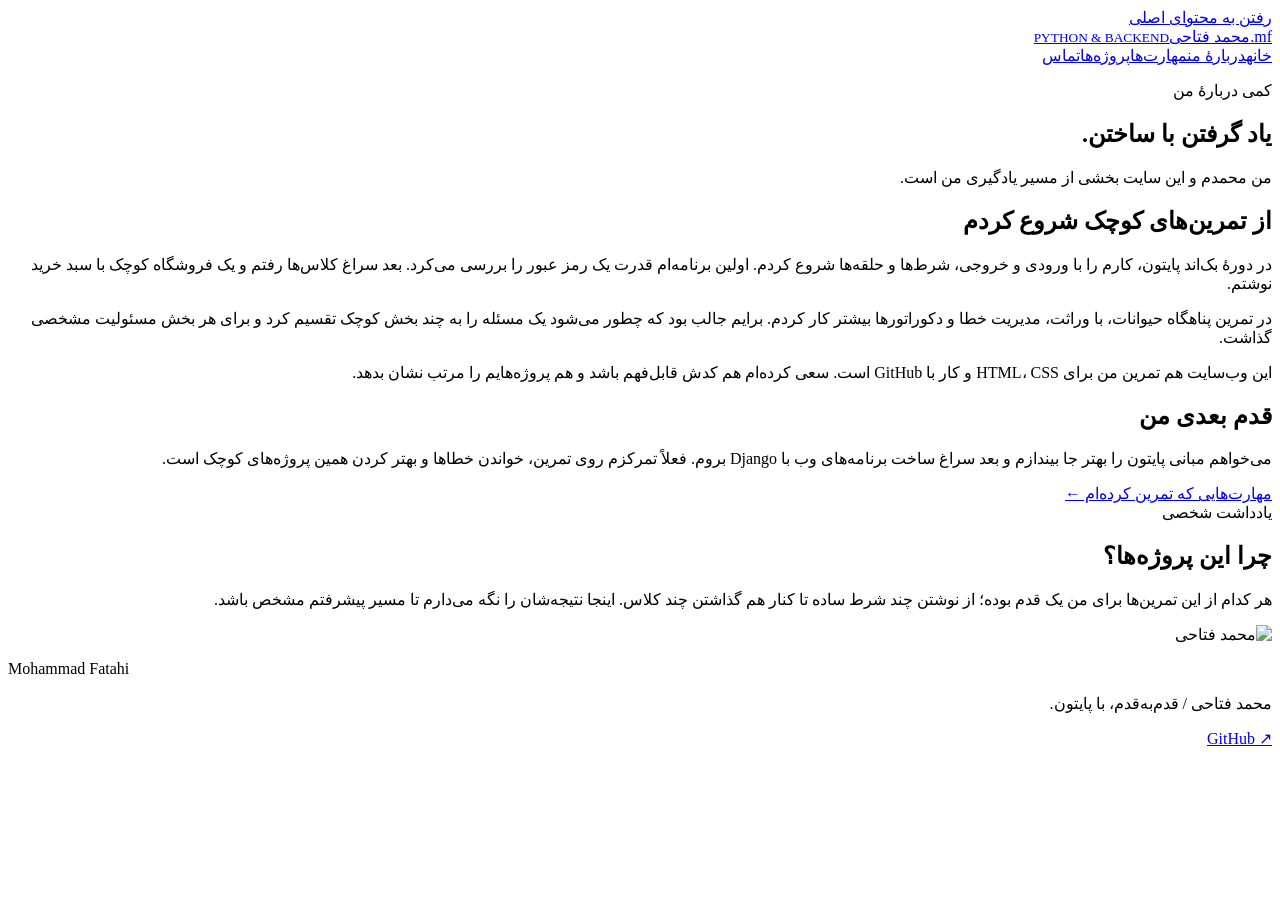
==== about.html @ 2cec0895 "Add portfolio pages and project descriptions" ====
<!DOCTYPE html>
<html lang="fa" dir="rtl">
<head>
  <meta charset="utf-8">
  <meta name="viewport" content="width=device-width, initial-scale=1">
  <meta name="description" content="دربارهٔ محمد فتاحی و مسیر یادگیری پایتون و توسعهٔ بک‌اند.">
  <meta name="theme-color" content="#224c3f">
  <title>دربارهٔ من | محمد فتاحی</title>
  <link rel="icon" href="images/favicon.svg" type="image/svg+xml">
  <link rel="stylesheet" href="css/style.css">
  <script src="js/script.js" defer></script>
</head>
<body>
  <a class="skip-link" href="#main">رفتن به محتوای اصلی</a>
  <header class="site-header">
    <div class="container header-inner">
      <a class="brand" href="index.html" aria-label="محمد فتاحی، صفحهٔ خانه"><span class="monogram" lang="en">mf.</span><span>محمد فتاحی<small lang="en">PYTHON &amp; BACKEND</small></span></a>
      <button class="menu-toggle" aria-expanded="false" aria-controls="navigation" hidden>منو <span aria-hidden="true">☰</span></button>
      <nav id="navigation" aria-label="منوی اصلی"><a href="index.html">خانه</a><a href="about.html" aria-current="page">دربارهٔ من</a><a href="skills.html">مهارت‌ها</a><a href="projects.html">پروژه‌ها</a><a href="contact.html">تماس</a></nav>
    </div>
  </header>
  <main id="main" class="container" tabindex="-1">
<section class="page-intro"><p class="eyebrow">کمی دربارهٔ من</p><h1>یاد گرفتن با ساختن.</h1><p class="lead">من محمدم و این سایت بخشی از مسیر یادگیری من است.</p></section>
<section class="about-layout section"><div class="prose"><h2>از تمرین‌های کوچک شروع کردم</h2><p>در دورهٔ بک‌اند پایتون، کارم را با ورودی و خروجی، شرط‌ها و حلقه‌ها شروع کردم. اولین برنامه‌ام قدرت یک رمز عبور را بررسی می‌کرد. بعد سراغ کلاس‌ها رفتم و یک فروشگاه کوچک با سبد خرید نوشتم.</p><p>در تمرین پناهگاه حیوانات، با وراثت، مدیریت خطا و دکوراتورها بیشتر کار کردم. برایم جالب بود که چطور می‌شود یک مسئله را به چند بخش کوچک تقسیم کرد و برای هر بخش مسئولیت مشخصی گذاشت.</p><p>این وب‌سایت هم تمرین من برای HTML، CSS و کار با GitHub است. سعی کرده‌ام هم کدش قابل‌فهم باشد و هم پروژه‌هایم را مرتب نشان بدهد.</p><h2>قدم بعدی من</h2><p>می‌خواهم مبانی پایتون را بهتر جا بیندازم و بعد سراغ ساخت برنامه‌های وب با Django بروم. فعلاً تمرکزم روی تمرین، خواندن خطاها و بهتر کردن همین پروژه‌های کوچک است.</p><a class="text-link" href="skills.html">مهارت‌هایی که تمرین کرده‌ام ←</a></div><aside class="note-card"><span class="number">یادداشت شخصی</span><h2>چرا این پروژه‌ها؟</h2><p>هر کدام از این تمرین‌ها برای من یک قدم بوده؛ از نوشتن چند شرط ساده تا کنار هم گذاشتن چند کلاس. اینجا نتیجه‌شان را نگه می‌دارم تا مسیر پیشرفتم مشخص باشد.</p><img class="small-portrait" src="images/profile.jpg" width="96" height="96" alt="محمد فتاحی" loading="lazy"><p class="signature" lang="en" dir="ltr">Mohammad Fatahi</p></aside></section>
</main>
  <footer class="site-footer container"><p>محمد فتاحی <span aria-hidden="true">/</span> قدم‌به‌قدم، با پایتون.</p><a href="https://github.com/MohammadFatahi" lang="en" dir="ltr">GitHub ↗</a></footer>
  <button class="back-top" aria-label="بازگشت به بالای صفحه" hidden>↑</button>
</body>
</html>
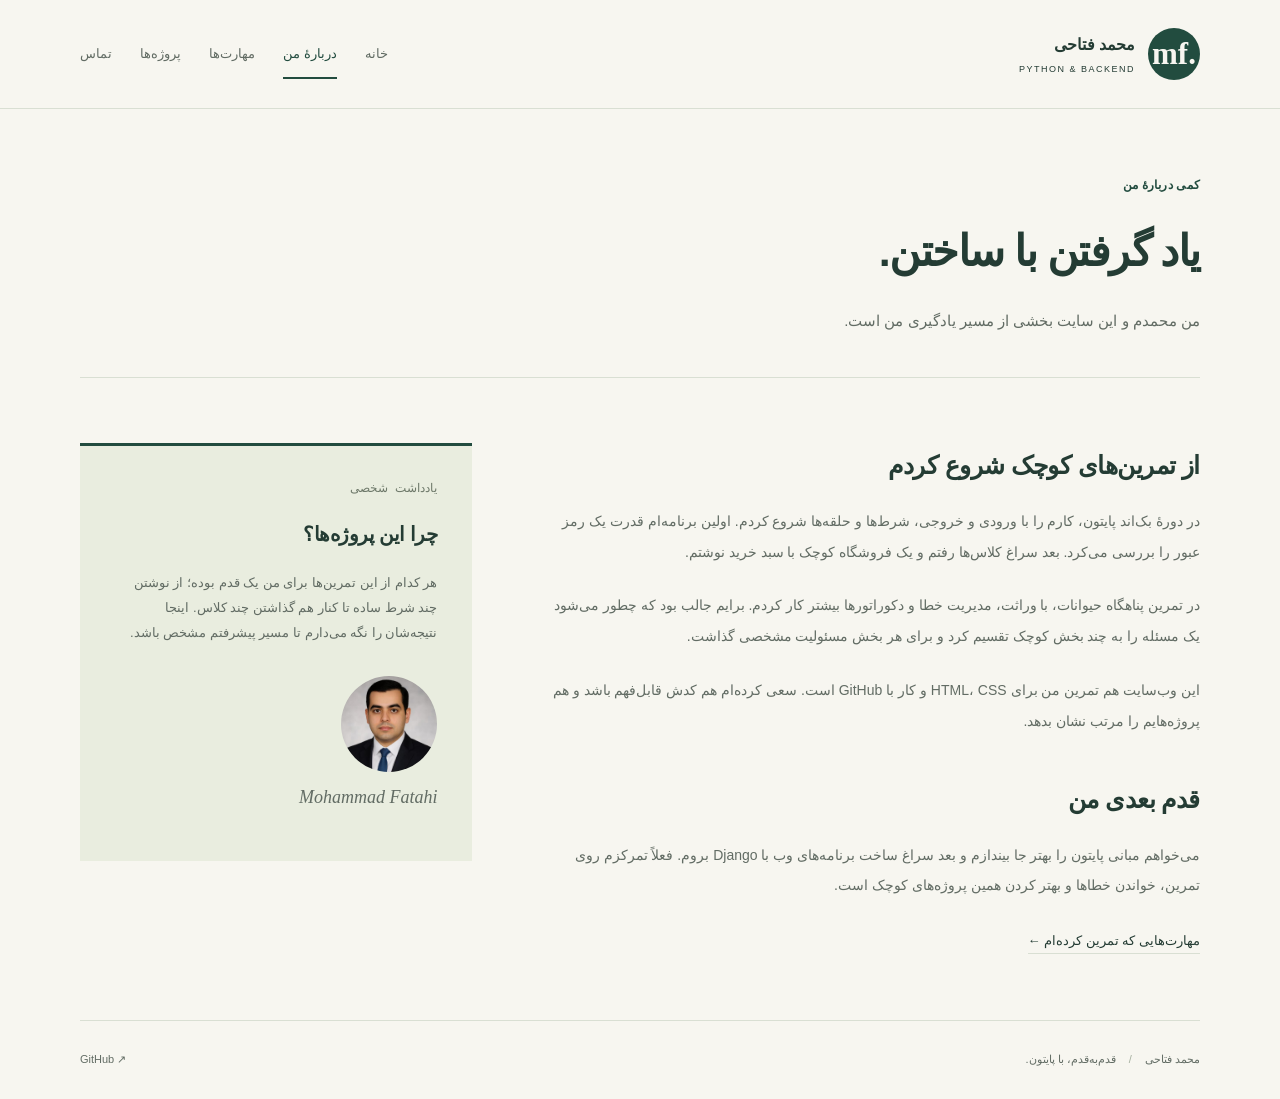
==== commit a7c98577: "Normalize source file line endings" ====
--- a/about.html
+++ b/about.html
@@ -1,29 +1,29 @@
-<!DOCTYPE html>
-<html lang="fa" dir="rtl">
-<head>
-  <meta charset="utf-8">
-  <meta name="viewport" content="width=device-width, initial-scale=1">
-  <meta name="description" content="دربارهٔ محمد فتاحی و مسیر یادگیری پایتون و توسعهٔ بک‌اند.">
-  <meta name="theme-color" content="#224c3f">
-  <title>دربارهٔ من | محمد فتاحی</title>
-  <link rel="icon" href="images/favicon.svg" type="image/svg+xml">
-  <link rel="stylesheet" href="css/style.css">
-  <script src="js/script.js" defer></script>
-</head>
-<body>
-  <a class="skip-link" href="#main">رفتن به محتوای اصلی</a>
-  <header class="site-header">
-    <div class="container header-inner">
-      <a class="brand" href="index.html" aria-label="محمد فتاحی، صفحهٔ خانه"><span class="monogram" lang="en">mf.</span><span>محمد فتاحی<small lang="en">PYTHON &amp; BACKEND</small></span></a>
-      <button class="menu-toggle" aria-expanded="false" aria-controls="navigation" hidden>منو <span aria-hidden="true">☰</span></button>
-      <nav id="navigation" aria-label="منوی اصلی"><a href="index.html">خانه</a><a href="about.html" aria-current="page">دربارهٔ من</a><a href="skills.html">مهارت‌ها</a><a href="projects.html">پروژه‌ها</a><a href="contact.html">تماس</a></nav>
-    </div>
-  </header>
-  <main id="main" class="container" tabindex="-1">
-<section class="page-intro"><p class="eyebrow">کمی دربارهٔ من</p><h1>یاد گرفتن با ساختن.</h1><p class="lead">من محمدم و این سایت بخشی از مسیر یادگیری من است.</p></section>
-<section class="about-layout section"><div class="prose"><h2>از تمرین‌های کوچک شروع کردم</h2><p>در دورهٔ بک‌اند پایتون، کارم را با ورودی و خروجی، شرط‌ها و حلقه‌ها شروع کردم. اولین برنامه‌ام قدرت یک رمز عبور را بررسی می‌کرد. بعد سراغ کلاس‌ها رفتم و یک فروشگاه کوچک با سبد خرید نوشتم.</p><p>در تمرین پناهگاه حیوانات، با وراثت، مدیریت خطا و دکوراتورها بیشتر کار کردم. برایم جالب بود که چطور می‌شود یک مسئله را به چند بخش کوچک تقسیم کرد و برای هر بخش مسئولیت مشخصی گذاشت.</p><p>این وب‌سایت هم تمرین من برای HTML، CSS و کار با GitHub است. سعی کرده‌ام هم کدش قابل‌فهم باشد و هم پروژه‌هایم را مرتب نشان بدهد.</p><h2>قدم بعدی من</h2><p>می‌خواهم مبانی پایتون را بهتر جا بیندازم و بعد سراغ ساخت برنامه‌های وب با Django بروم. فعلاً تمرکزم روی تمرین، خواندن خطاها و بهتر کردن همین پروژه‌های کوچک است.</p><a class="text-link" href="skills.html">مهارت‌هایی که تمرین کرده‌ام ←</a></div><aside class="note-card"><span class="number">یادداشت شخصی</span><h2>چرا این پروژه‌ها؟</h2><p>هر کدام از این تمرین‌ها برای من یک قدم بوده؛ از نوشتن چند شرط ساده تا کنار هم گذاشتن چند کلاس. اینجا نتیجه‌شان را نگه می‌دارم تا مسیر پیشرفتم مشخص باشد.</p><img class="small-portrait" src="images/profile.jpg" width="96" height="96" alt="محمد فتاحی" loading="lazy"><p class="signature" lang="en" dir="ltr">Mohammad Fatahi</p></aside></section>
-</main>
-  <footer class="site-footer container"><p>محمد فتاحی <span aria-hidden="true">/</span> قدم‌به‌قدم، با پایتون.</p><a href="https://github.com/MohammadFatahi" lang="en" dir="ltr">GitHub ↗</a></footer>
-  <button class="back-top" aria-label="بازگشت به بالای صفحه" hidden>↑</button>
-</body>
-</html>
+<!DOCTYPE html>
+<html lang="fa" dir="rtl">
+<head>
+  <meta charset="utf-8">
+  <meta name="viewport" content="width=device-width, initial-scale=1">
+  <meta name="description" content="دربارهٔ محمد فتاحی و مسیر یادگیری پایتون و توسعهٔ بک‌اند.">
+  <meta name="theme-color" content="#224c3f">
+  <title>دربارهٔ من | محمد فتاحی</title>
+  <link rel="icon" href="images/favicon.svg" type="image/svg+xml">
+  <link rel="stylesheet" href="css/style.css">
+  <script src="js/script.js" defer></script>
+</head>
+<body>
+  <a class="skip-link" href="#main">رفتن به محتوای اصلی</a>
+  <header class="site-header">
+    <div class="container header-inner">
+      <a class="brand" href="index.html" aria-label="محمد فتاحی، صفحهٔ خانه"><span class="monogram" lang="en">mf.</span><span>محمد فتاحی<small lang="en">PYTHON &amp; BACKEND</small></span></a>
+      <button class="menu-toggle" aria-expanded="false" aria-controls="navigation" hidden>منو <span aria-hidden="true">☰</span></button>
+      <nav id="navigation" aria-label="منوی اصلی"><a href="index.html">خانه</a><a href="about.html" aria-current="page">دربارهٔ من</a><a href="skills.html">مهارت‌ها</a><a href="projects.html">پروژه‌ها</a><a href="contact.html">تماس</a></nav>
+    </div>
+  </header>
+  <main id="main" class="container" tabindex="-1">
+<section class="page-intro"><p class="eyebrow">کمی دربارهٔ من</p><h1>یاد گرفتن با ساختن.</h1><p class="lead">من محمدم و این سایت بخشی از مسیر یادگیری من است.</p></section>
+<section class="about-layout section"><div class="prose"><h2>از تمرین‌های کوچک شروع کردم</h2><p>در دورهٔ بک‌اند پایتون، کارم را با ورودی و خروجی، شرط‌ها و حلقه‌ها شروع کردم. اولین برنامه‌ام قدرت یک رمز عبور را بررسی می‌کرد. بعد سراغ کلاس‌ها رفتم و یک فروشگاه کوچک با سبد خرید نوشتم.</p><p>در تمرین پناهگاه حیوانات، با وراثت، مدیریت خطا و دکوراتورها بیشتر کار کردم. برایم جالب بود که چطور می‌شود یک مسئله را به چند بخش کوچک تقسیم کرد و برای هر بخش مسئولیت مشخصی گذاشت.</p><p>این وب‌سایت هم تمرین من برای HTML، CSS و کار با GitHub است. سعی کرده‌ام هم کدش قابل‌فهم باشد و هم پروژه‌هایم را مرتب نشان بدهد.</p><h2>قدم بعدی من</h2><p>می‌خواهم مبانی پایتون را بهتر جا بیندازم و بعد سراغ ساخت برنامه‌های وب با Django بروم. فعلاً تمرکزم روی تمرین، خواندن خطاها و بهتر کردن همین پروژه‌های کوچک است.</p><a class="text-link" href="skills.html">مهارت‌هایی که تمرین کرده‌ام ←</a></div><aside class="note-card"><span class="number">یادداشت شخصی</span><h2>چرا این پروژه‌ها؟</h2><p>هر کدام از این تمرین‌ها برای من یک قدم بوده؛ از نوشتن چند شرط ساده تا کنار هم گذاشتن چند کلاس. اینجا نتیجه‌شان را نگه می‌دارم تا مسیر پیشرفتم مشخص باشد.</p><img class="small-portrait" src="images/profile.jpg" width="96" height="96" alt="محمد فتاحی" loading="lazy"><p class="signature" lang="en" dir="ltr">Mohammad Fatahi</p></aside></section>
+</main>
+  <footer class="site-footer container"><p>محمد فتاحی <span aria-hidden="true">/</span> قدم‌به‌قدم، با پایتون.</p><a href="https://github.com/MohammadFatahi" lang="en" dir="ltr">GitHub ↗</a></footer>
+  <button class="back-top" aria-label="بازگشت به بالای صفحه" hidden>↑</button>
+</body>
+</html>
--- a/css/style.css
+++ b/css/style.css
@@ -0,0 +1,132 @@
+:root { --paper:#f7f6f0; --ink:#243c34; --muted:#626c64; --green:#224c3f; --line:#d9dfd3; --tint:#e9eddf; --white:#fffefa; }
+* { box-sizing:border-box; }
+html { scroll-behavior:smooth; scroll-padding-top:110px; }
+body { margin:0; background:var(--paper); color:var(--ink); font-family:Tahoma,Arial,sans-serif; line-height:1.95; }
+a { color:inherit; text-underline-offset:5px; }
+button { font:inherit; cursor:pointer; }
+img { max-width:100%; height:auto; display:block; }
+button,a { -webkit-tap-highlight-color:transparent; }
+:focus-visible { outline:3px solid #b16b2d; outline-offset:5px; }
+main:focus { outline:none; }
+[hidden] { display:none !important; }
+.container { width:min(1120px,calc(100% - 64px)); margin-inline:auto; }
+.site-header { border-bottom:1px solid var(--line); background:var(--paper); }
+.header-inner { min-height:108px; display:flex; align-items:center; justify-content:space-between; gap:28px; }
+.brand { display:flex; align-items:center; gap:13px; text-decoration:none; font-weight:bold; font-size:16px; line-height:1.6; }
+.monogram { direction:ltr; font-family:Georgia,serif; font-size:31px; width:52px; height:52px; display:grid; place-items:center; background:var(--green); color:var(--paper); border-radius:50%; }
+.brand small { display:block; font-size:9px; letter-spacing:1.5px; font-weight:normal; margin-top:4px; }
+nav { display:flex; align-items:center; gap:28px; }
+nav a { font-size:13px; text-decoration:none; padding-block:10px; color:var(--muted); }
+nav a:hover,nav a[aria-current] { color:var(--green); }
+nav a[aria-current] { box-shadow:0 2px var(--green); }
+.menu-toggle { display:none; border:1px solid var(--line); background:transparent; padding:6px 13px; color:var(--ink); border-radius:4px; }
+.skip-link { position:absolute; top:-100px; right:20px; z-index:10; padding:10px 20px; background:var(--green); color:white; }
+.skip-link:focus { top:10px; }
+.hero { display:grid; grid-template-columns:1.25fr 1fr; align-items:center; gap:95px; padding-block:82px 66px; }
+.eyebrow { color:var(--green); font-size:12px; font-weight:bold; margin:0 0 18px; letter-spacing:.2px; }
+.status-dot { display:inline-block; width:7px; height:7px; background:#628345; border-radius:50%; margin-left:7px; }
+h1,h2,h3,p { margin-top:0; }
+h1 { font-size:clamp(30px,3.7vw,49px); line-height:1.7; letter-spacing:-1.5px; margin-bottom:18px; }
+h1 span { color:var(--green); }
+h2 { font-size:25px; line-height:1.8; letter-spacing:-.5px; margin-bottom:18px; }
+h3 { font-size:17px; }
+.lead { font-size:17px; color:var(--muted); margin-bottom:20px; }
+.intro { font-size:14px; color:var(--muted); max-width:515px; }
+.actions { display:flex; align-items:center; gap:26px; flex-wrap:wrap; margin-top:30px; }
+.button { display:inline-flex; align-items:center; justify-content:space-between; gap:27px; background:var(--green); border:1px solid var(--green); color:white; padding:12px 23px; text-decoration:none; font-size:13px; border-radius:3px; transition:background .2s,transform .2s; }
+.button:hover { background:#153a2e; transform:translateY(-2px); }
+.button-outline { color:var(--green); background:transparent; }
+.button-outline:hover { color:white; }
+.text-link { font-size:13px; text-decoration:none; border-bottom:1px solid var(--line); padding-bottom:5px; }
+.text-link:hover { border-color:var(--green); }
+.portrait { position:relative; margin:0; padding:19px 19px 0; background:var(--tint); transform:rotate(-2deg); border:1px solid #d7ddce; }
+.photo-frame { overflow:hidden; aspect-ratio:1; background:#d3d4cc; }
+.photo-frame img { width:100%; height:100%; object-fit:cover; }
+.portrait figcaption { padding:18px 0; display:flex; justify-content:space-between; align-items:center; gap:10px; }
+.portrait figcaption > span:first-child { font:italic 18px Georgia,serif; }
+.caption-note { font-size:10px; }
+.portrait-mark { position:absolute; bottom:61px; right:-27px; background:var(--green); color:var(--paper); padding:8px 15px; font:24px monospace; transform:rotate(8deg); }
+.home-strip { display:grid; grid-template-columns:repeat(3,1fr); padding-block:25px; border-block:1px solid var(--line); }
+.home-strip > div { padding-inline:28px; border-left:1px solid var(--line); }
+.home-strip > div:first-child { padding-right:0; }
+.home-strip > div:last-child { border:0; }
+.home-strip strong { font-size:12px; }
+.home-strip p { font-size:12px; color:var(--muted); margin:6px 0 0; }
+.section { padding-block:65px; }
+.section-heading { display:flex; align-items:center; justify-content:space-between; gap:20px; margin-bottom:24px; }
+.section-heading .eyebrow { margin-bottom:5px; }
+.summary-grid { display:grid; grid-template-columns:repeat(3,1fr); gap:35px; }
+.summary-grid article { border-top:1px solid var(--line); padding-top:22px; }
+.number { font:12px monospace; color:#6e796a; display:block; margin-bottom:20px; }
+.summary-grid p { color:var(--muted); font-size:13px; }
+.site-footer { display:flex; justify-content:space-between; gap:24px; border-top:1px solid var(--line); padding-block:28px; font-size:11px; color:var(--muted); }
+.site-footer p { margin:0; }
+.site-footer p span { margin-inline:10px; color:#a5af9f; }
+.site-footer a { text-decoration:none; }
+.page-intro { padding-block:65px 36px; border-bottom:1px solid var(--line); }
+.page-intro h1 { font-size:clamp(28px,4vw,43px); }
+.page-intro .lead { font-size:15px; max-width:720px; margin-bottom:5px; }
+.about-layout { display:grid; grid-template-columns:1.65fr 1fr; gap:80px; align-items:start; }
+.prose p { color:var(--muted); font-size:14px; margin-bottom:23px; line-height:2.2; }
+.prose h2:not(:first-child) { margin-top:40px; }
+.note-card { background:var(--tint); padding:35px; border-top:3px solid var(--green); }
+.note-card h2 { font-size:20px; }
+.note-card p { font-size:13px; color:var(--muted); }
+.small-portrait { border-radius:50%; margin-top:30px; }
+.signature { margin-top:15px; text-align:right; font:italic 18px Georgia,serif !important; }
+.skills-grid { display:grid; grid-template-columns:repeat(3,1fr); gap:25px; }
+.skill-card { padding:28px; border:1px solid var(--line); background:var(--white); }
+.skill-card h2 { font-size:20px; }
+.skill-card p { font-size:13px; color:var(--muted); }
+.skill-card a { font-size:11px; }
+.callout { background:var(--tint); padding:35px; margin-bottom:65px; }
+.callout .eyebrow { margin-bottom:8px; }
+.callout p:last-child { margin:0; color:var(--muted); font-size:14px; }
+.project { display:grid; grid-template-columns:1.1fr 1fr; gap:52px; padding-block:52px; border-bottom:1px solid var(--line); align-items:center; scroll-margin-top:20px; }
+.project:last-child { border:0; margin-bottom:20px; }
+.project-preview { margin:0; min-width:0; }
+.project-preview img { width:100%; border:1px solid #344b41; border-radius:5px; }
+.project-preview figcaption { font-size:10px; margin-top:7px; color:var(--muted); }
+.project-copy .eyebrow { margin-bottom:9px; }
+.project-copy p { color:var(--muted); font-size:13px; }
+.project-copy .learned { padding-right:14px; border-right:2px solid #b2bfa5; font-size:12px; }
+.tags { text-align:right; color:var(--green) !important; font-family:monospace; font-size:11px !important; margin-block:20px; }
+.contact-layout { display:grid; grid-template-columns:1fr 1fr; gap:95px; min-height:420px; }
+.contact-links { display:grid; gap:20px; }
+.contact-card { display:flex; flex-direction:column; align-items:flex-start; border:1px solid var(--line); padding:25px 30px; text-decoration:none; background:var(--white); transition:border-color .2s; }
+.contact-card:hover { border-color:var(--green); }
+.contact-card .eyebrow { margin-bottom:8px; }
+.contact-card strong { font:25px Georgia,serif; }
+.contact-card > span:last-child { color:var(--muted); font-size:12px; margin-top:10px; overflow-wrap:anywhere; }
+.back-top { position:fixed; bottom:22px; left:22px; width:43px; height:43px; background:var(--green); color:white; border:1px solid var(--paper); border-radius:50%; box-shadow:0 3px 12px #0002; font-size:22px; }
+@media (max-width:950px) { .hero { gap:45px; } nav { gap:18px; } .hero h1 { font-size:35px; } .caption-note { display:none; } .about-layout { gap:35px; } .skills-grid { grid-template-columns:repeat(2,1fr); } .project { gap:30px; } .contact-layout { gap:45px; } }
+@media (max-width:700px) {
+  .container { width:calc(100% - 40px); }
+  .header-inner { min-height:84px; flex-wrap:wrap; gap:0; padding-block:15px; }
+  .brand { font-size:14px; } .monogram { width:43px; height:43px; font-size:27px; }
+  nav { width:100%; flex-wrap:wrap; gap:8px 23px; padding-top:15px; }
+  .js-enabled .menu-toggle { display:block; }
+  .js-enabled nav { display:none; }
+  .js-enabled nav.is-open { display:flex; }
+  .hero { grid-template-columns:1fr; gap:45px; padding-block:43px; }
+  .hero h1 { font-size:35px; } .lead { font-size:15px; }
+  .hero .portrait { width:min(330px,90%); margin-inline:auto; }
+  .caption-note { display:block; }
+  .home-strip { grid-template-columns:1fr; gap:17px; }
+  .home-strip > div { border:0; padding:0; }
+  .home-strip p { margin-top:0; }
+  .summary-grid,.skills-grid,.about-layout,.project,.contact-layout { grid-template-columns:1fr; }
+  .section { padding-block:40px; }
+  .section-heading { align-items:flex-start; flex-direction:column; gap:5px; }
+  .summary-grid { gap:15px; }
+  .summary-grid h3 { margin-bottom:8px; } .summary-grid .number { margin-bottom:8px; }
+  .page-intro { padding-block:40px 30px; } .page-intro h1 { font-size:29px; letter-spacing:-1px; }
+  .about-layout,.contact-layout { gap:35px; }
+  .project { padding-block:35px; gap:20px; } .project-copy h2 { font-size:23px; }
+  .skills-grid { gap:16px; } .skill-card { padding:23px; }
+  .callout { padding:25px; margin-bottom:40px; } .callout h2 { font-size:22px; }
+  .site-footer { flex-direction:column; gap:8px; }
+  .actions { gap:20px; } .button { padding:11px 19px; }
+}
+@media (prefers-reduced-motion:reduce) { html { scroll-behavior:auto; } *,*::before,*::after { transition:none !important; animation:none !important; } }
+
